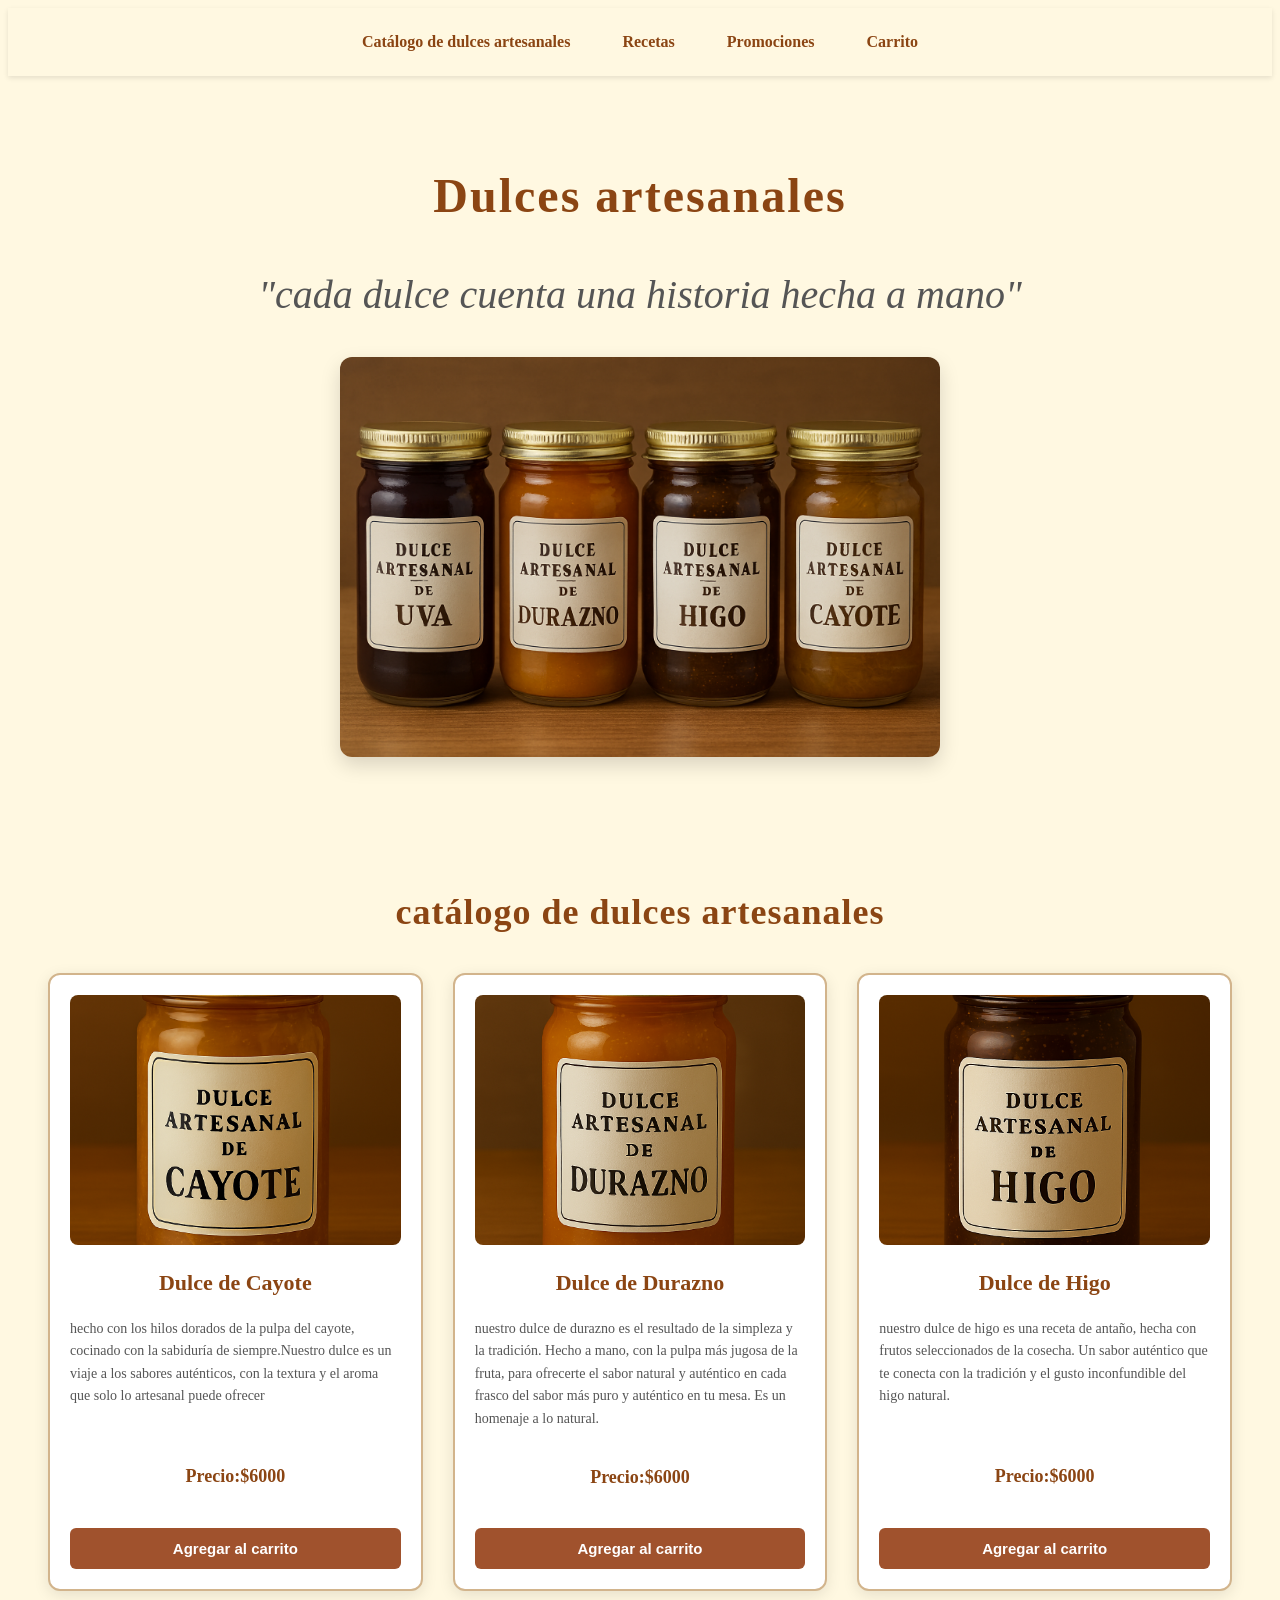
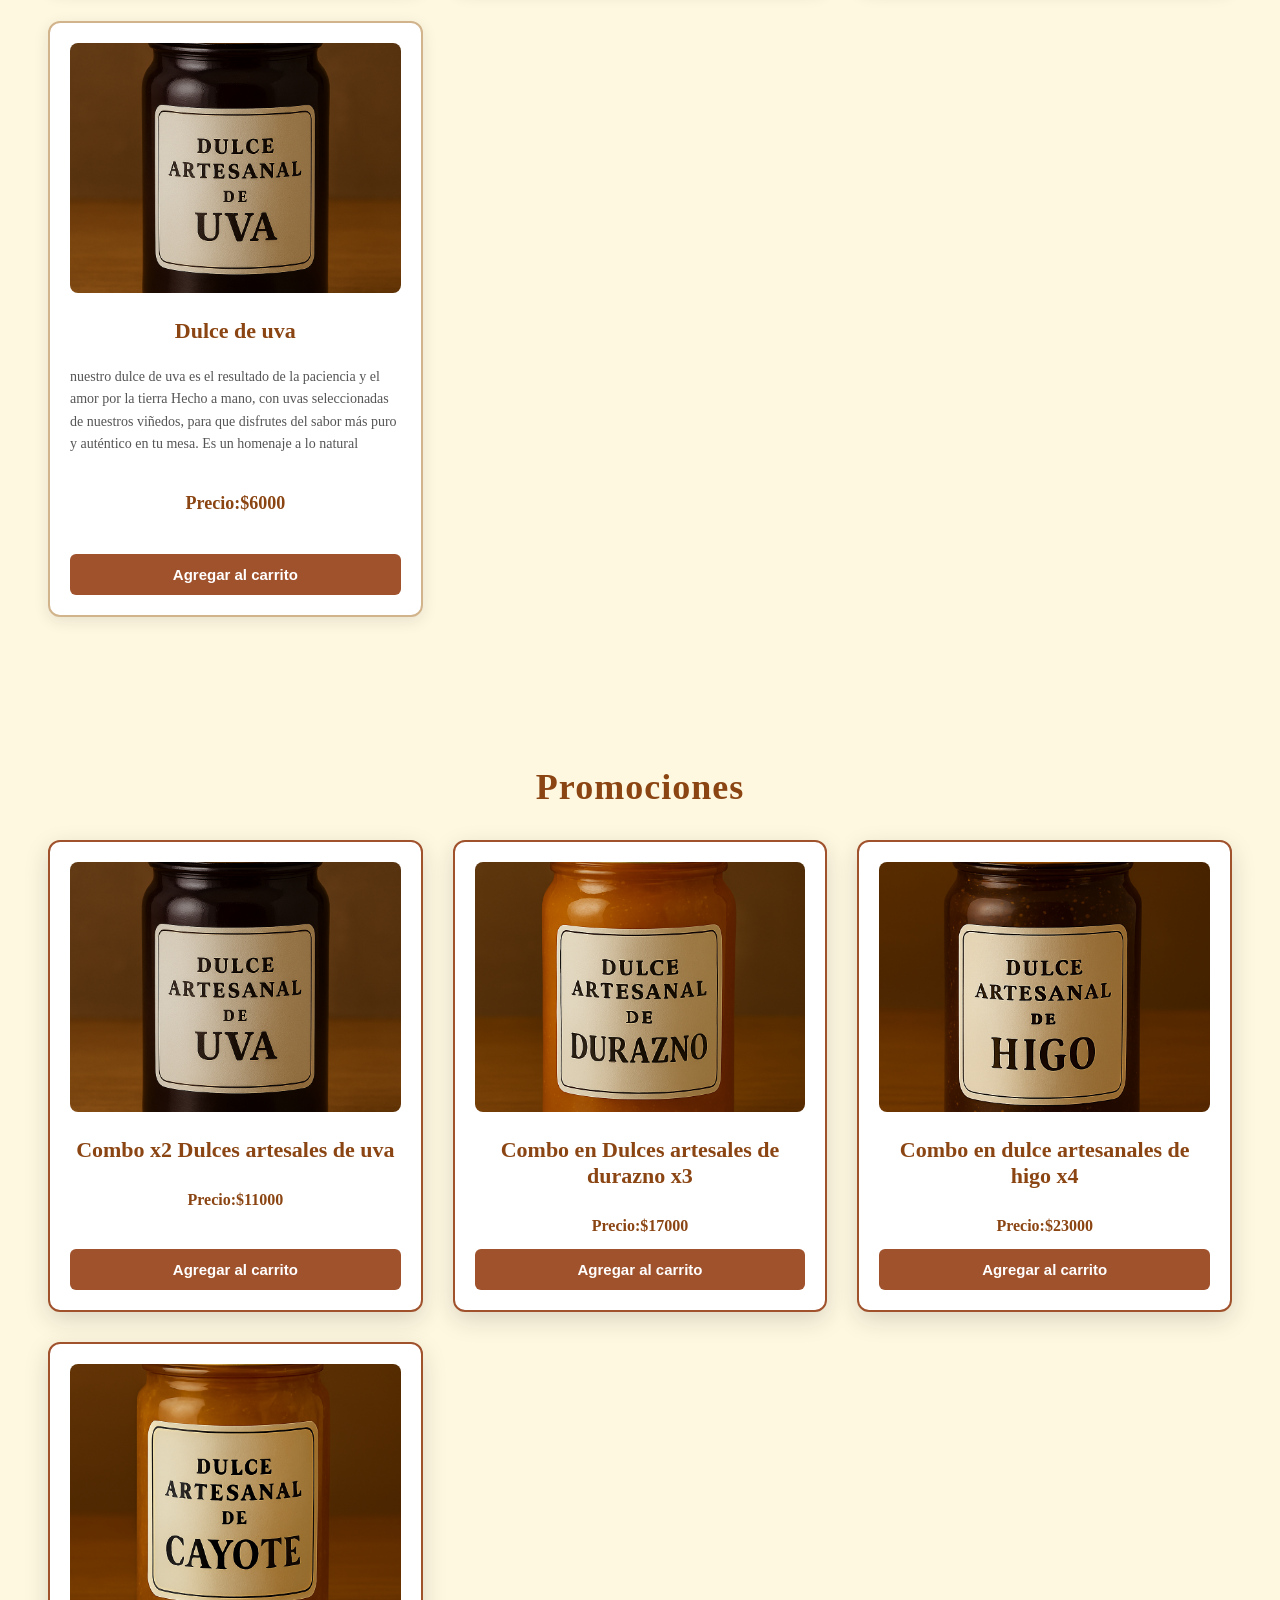
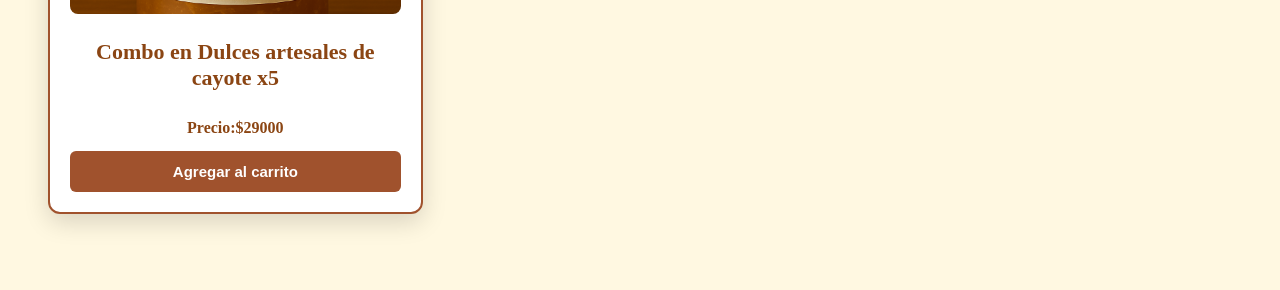
==== index.html @ 3858afe6 "Primer commit del sitio de dulces artesanales" ====
<!DOCTYPE html>
<html lang="Es">
<head>
    <meta charset="UTF-8">
    <meta name="viewport" content="width=device-width, initial-scale=1.0">
    <link rel="Stylesheet" href="Style.css">
    <title>Dulces artesanales</title>
</head>

<body>
    <nav>
            <ul>
                <li><a href="#catalogo">Catálogo de dulces artesanales</a></li>
                <li><a href="#recetas">Recetas</a></li>
                <li><a href="#promociones">Promociones</a></li>
                <li><a href="carrito.html">Carrito </a></li>
            </ul>
    </nav>
    <header>
        <div class="contenedor1">
            <h1>Dulces artesanales</h1>
            <p class="frase"> "cada dulce cuenta una historia hecha a mano"</p>
            <img src="resource/img/dulce artesanal.png">
        </div>
   </header>
   <section id="catalogo">
        <H2>catálogo de dulces artesanales</H2>
        <div class="productos-frascos">
        <div class="producto">
        <img src="resource/img/frasco de dulce cayote.png" alt="frasco de dulce de cayote">
        <h3> Dulce de Cayote </h3>
        <p> hecho con los hilos dorados de la pulpa del cayote, cocinado con la sabiduría de siempre.Nuestro dulce es un viaje a los sabores auténticos, con la textura y el aroma que solo lo artesanal puede ofrecer</p>
        <p class="precio">Precio:$6000</p>
        <button>Agregar al carrito</button>
        </div>
        <div class="producto">
        <img src="resource/img/frasco de dulce durazno.png" alt="frasco de dulce de durazno">
        <h3>Dulce de Durazno</h3>
        <p>nuestro dulce de durazno es el resultado de la simpleza y la tradición. Hecho a mano, con la pulpa más jugosa de la fruta, para ofrecerte el sabor natural y auténtico en cada frasco del sabor más puro y auténtico en tu mesa. Es un homenaje a lo natural.</p>
        <p class="precio">Precio:$6000</p>
        <button>Agregar al carrito</button>
        </div>
        <div class="producto">
        <img src="resource/img/frasco de dulce higo.png" alt="frasco de dulce de higo">
        <h3>Dulce de Higo</h3>
        <P> nuestro dulce de higo es una receta de antaño, hecha con frutos seleccionados de la cosecha. Un sabor auténtico que te conecta con la tradición y el gusto inconfundible del higo natural.</P>
        <p 
        class="precio">Precio:$6000</p>
        <button>Agregar al carrito</button>
        </div>
        <div class="producto">
        <img src="resource/img/frasco de dulce uva.png" alt="frasco de dulce de uva">
        <h3>Dulce de uva</h3>
        <p> nuestro dulce de uva es el resultado de la paciencia y el amor por la tierra
            Hecho a mano, con uvas seleccionadas de nuestros viñedos, para que disfrutes 
            del sabor más puro y auténtico en tu mesa. Es un homenaje a lo natural</p>
        <p class="precio"> Precio:$6000 </p>
        <button>Agregar al carrito</button>
        </div>



        </div>
    
   </section>
    <section id="promociones">
        <h2>Promociones</h2>
        <div class="promo-de-dulces-artesanales-frascos ">
        <div class="promo-de-dulces-artesanales ">
        <img src="resource/img/frasco de dulce uva.png" alt="frasco de dulce de uva ">
        <h3>Combo x2 Dulces artesales de uva  </h3>
        <p class="precio">Precio:$11000</p>
        <button>Agregar al carrito </button>
        </div>
        <div class="promo-de-dulces-artesanales ">
        <img src="resource/img/frasco de dulce durazno.png" alt=" frasco de dulce de durazno">
        <h3>Combo en Dulces artesales de durazno x3 </h3>
        <p class="precio">Precio:$17000</p>
        <button>Agregar al carrito </button>
        </div>
        <div class="promo-de-dulces-artesanales">
        <img src="resource/img/frasco de dulce higo.png" alt="frasco de  dulce de higo">
        <h3>Combo en dulce artesanales de higo x4 </h3>
        <p class="precio">Precio:$23000</p>
        <button>Agregar al carrito </button>
        </div>
        <div class="promo-de-dulces-artesanales ">
        <img src="resource/img/frasco de dulce cayote.png" alt=" frasco de  dulce de cayote">
        <h3>Combo en Dulces artesales de cayote x5 </h3>
     
        <p class="precio">Precio:$29000</p>
        <button>Agregar al carrito </button>
        </div>
        </div>

   </section>
   <script src="script.js"></script>
   
</body>
</html>
---- Style.css ----
body {
  font-family: 'Georgia', serif;
  background-color: #fff8e1;
  color: #333;
}


nav {
  background-color: #fff8e1;
  padding: 15px 0;
  box-shadow: 0 2px 5px rgba(0,0,0,0.1);
  position: sticky;
  top: 0;
 
}

nav ul {
  display: flex;
  justify-content: center;
  gap: 20px;
  list-style: none;
  padding: 0;
  margin: 0;
  flex-wrap: wrap;
}

nav li a {
  text-decoration: none;
  color: #8b4513;
  font-weight: bold;
  padding: 10px 16px;
  border-radius: 6px;
  transition: all 0.3s ease;
  display: inline-block;
}

nav li a:hover {
  background-color: #d2b48c;
  color: white;
  transform: translateY(-2px);
}


.contenedor1 {
  text-align: center;
  padding: 60px 20px 40px;
  background-color: #fff8e1;
  max-width: 1200px;
  margin: 0 auto;
}

.contenedor1 h1 {
  font-size: 48px;
  color: #8b4513;
  margin-bottom: 15px;
  letter-spacing: 2px;
}

.contenedor1 .frase {
  font-size: 40px;
  font-style: italic;
  color: #555;
  margin-bottom: 30px;
  line-height: 1.6;
}

.contenedor1 img {
  max-width: 600px;
  width: 100%;
  height: auto;
  border-radius: 12px;
  box-shadow: 0 8px 20px rgba(0,0,0,0.15);
  transition: transform 0.3s ease;
}

.contenedor1 img:hover {
  transform: scale(1.02);
}


#catalogo {
  padding: 60px 20px;
  background: linear-gradient(135deg,#fff8e1 0%, #fff8e1 100%);
  max-width: 1400px;
  margin: 0 auto;
}

#catalogo h2 {
  font-size: 36px;
  color: #8b4513;
  margin-bottom: 40px;
  text-align: center;
  letter-spacing: 1px;
}


.productos-frascos {
  display: grid;
  grid-template-columns: repeat(auto-fit, minmax(280px, 1fr));
  gap: 30px;
  padding: 0 20px;
}

.producto {
  background-color: #fff;
  border: 2px solid #d2b48c;
  border-radius: 12px;
  padding: 20px;
  box-shadow: 0 4px 15px rgba(0,0,0,0.1);
  transition: all 0.3s ease;
  display: flex;
  flex-direction: column;
}

.producto:hover {
  transform: translateY(-8px);
  box-shadow: 0 8px 25px rgba(0,0,0,0.15);
  border-color: #a0522d;
}

.producto img {
  width: 100%;
  height: 250px;
  object-fit: cover;
  border-radius: 8px;
  margin-bottom: 15px;
}

.producto h3 {
  margin: 10px 0 8px;
  color: #8b4513;
  font-size: 22px;
  text-align: center;
}

.producto p {
  min-height: 50px;
  font-size: 14px;
  color: #555;
  text-align: left;
  line-height: 1.6;
  flex-grow: 1;
  margin-bottom: 15px;
}

.producto button {
  margin-top: auto;
  background-color: #a0522d;
  color: white;
  border: none;
  padding: 12px 20px;
  border-radius: 6px;
  cursor: pointer;
  transition: all 0.3s ease;
  font-size: 15px;
  font-weight: bold;
}

.producto button:hover {
  background-color: #8b4513;
  transform: scale(1.05);
  box-shadow: 0 4px 12px rgba(139, 69, 19, 0.3);
}

.producto button:active {
  transform: scale(0.98);
}
.producto .precio {
  font-size: 18px;
  color: #8b4513;
  font-weight: bold;
  margin-bottom: 10px 0;
  text-align: center;
}
#promociones{
  padding: 60px 20px;
  background: linear-gradient(135deg,#fff8e1 0%, #fff8e1 100%);
  max-width: 1400px;
  margin: 0 auto;
}
#promociones h2 {
  font-size: 36px;
  color: #8b4513;
  margin-bottom: 40px;
  text-align: center;
  letter-spacing: 1px;
}
.promo-de-dulces-artesanales-frascos{
  display: grid;
  grid-template-columns: repeat(auto-fit, minmax(280px, 1fr));
  gap: 30px;
  padding: 0 20px;
}

.promo-de-dulces-artesanales {
  background-color: #fff;
  border: 2px solid #d2b48c;
  border-radius: 12px;
  padding: 20px;
  box-shadow: 0 4px 15px rgba(0,0,0,0.1);
  transition: all 0.3s ease;
  display: flex;
  flex-direction: column;
}

.promo-de-dulces-artesanales{
  transform: translateY(-8px);
  box-shadow: 0 8px 25px rgba(0,0,0,0.15);
  border-color: #a0522d;
}

.promo-de-dulces-artesanales img {
  width: 100%;
  height: 250px;
  object-fit: cover;
  border-radius: 8px;
  margin-bottom: 15px;
}

.promo-de-dulces-artesanales h3 {
  margin: 10px 0 8px;
  color: #8b4513;
  font-size: 22px;
  text-align: center;
}

.promo-de-dulces-artesanales p {
  font-size: 14px;
  color: #555;
  text-align: left;
  line-height: 1.6;
  flex-grow: 1;
  margin-bottom: 15px;
}

.promo-de-dulces-artesanales button {
  margin-top: auto;
  background-color: #a0522d;
  color: white;
  border: none;
  padding: 12px 20px;
  border-radius: 6px;
  cursor: pointer;
  transition: all 0.3s ease;
  font-size: 15px;
  font-weight: bold;
}

.promo-de-dulces-artesanales button:hover {
  background-color: #8b4513;
  transform: scale(1.05);
  box-shadow: 0 4px 12px rgba(139, 69, 19, 0.3);
}

.promo-de-dulces-artesanales button:active {
  transform: scale(0.98);
}

.promo-de-dulces-artesanales .precio {
  font-size: 16px;
  color: #8b4513;
  font-weight: bold;
  text-align: center;
  margin-bottom: 10px;
}


#carrito {
  padding: 60px 20px;
  background-color: #fff8e1;
  max-width: 1200px;
  margin: 0 auto;
}

#carrito h2 {
  font-size: 36px;
  color: #8b4513;
  margin-bottom: 30px;
  text-align: center;
  letter-spacing: 1px;
}

.items-carrito {
  display: flex;
  flex-wrap: wrap;
  gap: 20px;
}

.item-carrito {
  display: flex;
  align-items: center;
  gap: 20px;
  background-color: #fff;
  border: 2px solid #d2b48c;
  border-radius: 12px;
  padding: 15px;
  box-shadow: 0 4px 15px rgba(0,0,0,0.1);
}

.item-carrito img {
  width: 80px;
  height: 80px;
  object-fit: cover;
  border-radius: 8px;
}

.item-carrito span {
  font-size: 18px;
  color: #8b4513;
  font-weight: bold;
}
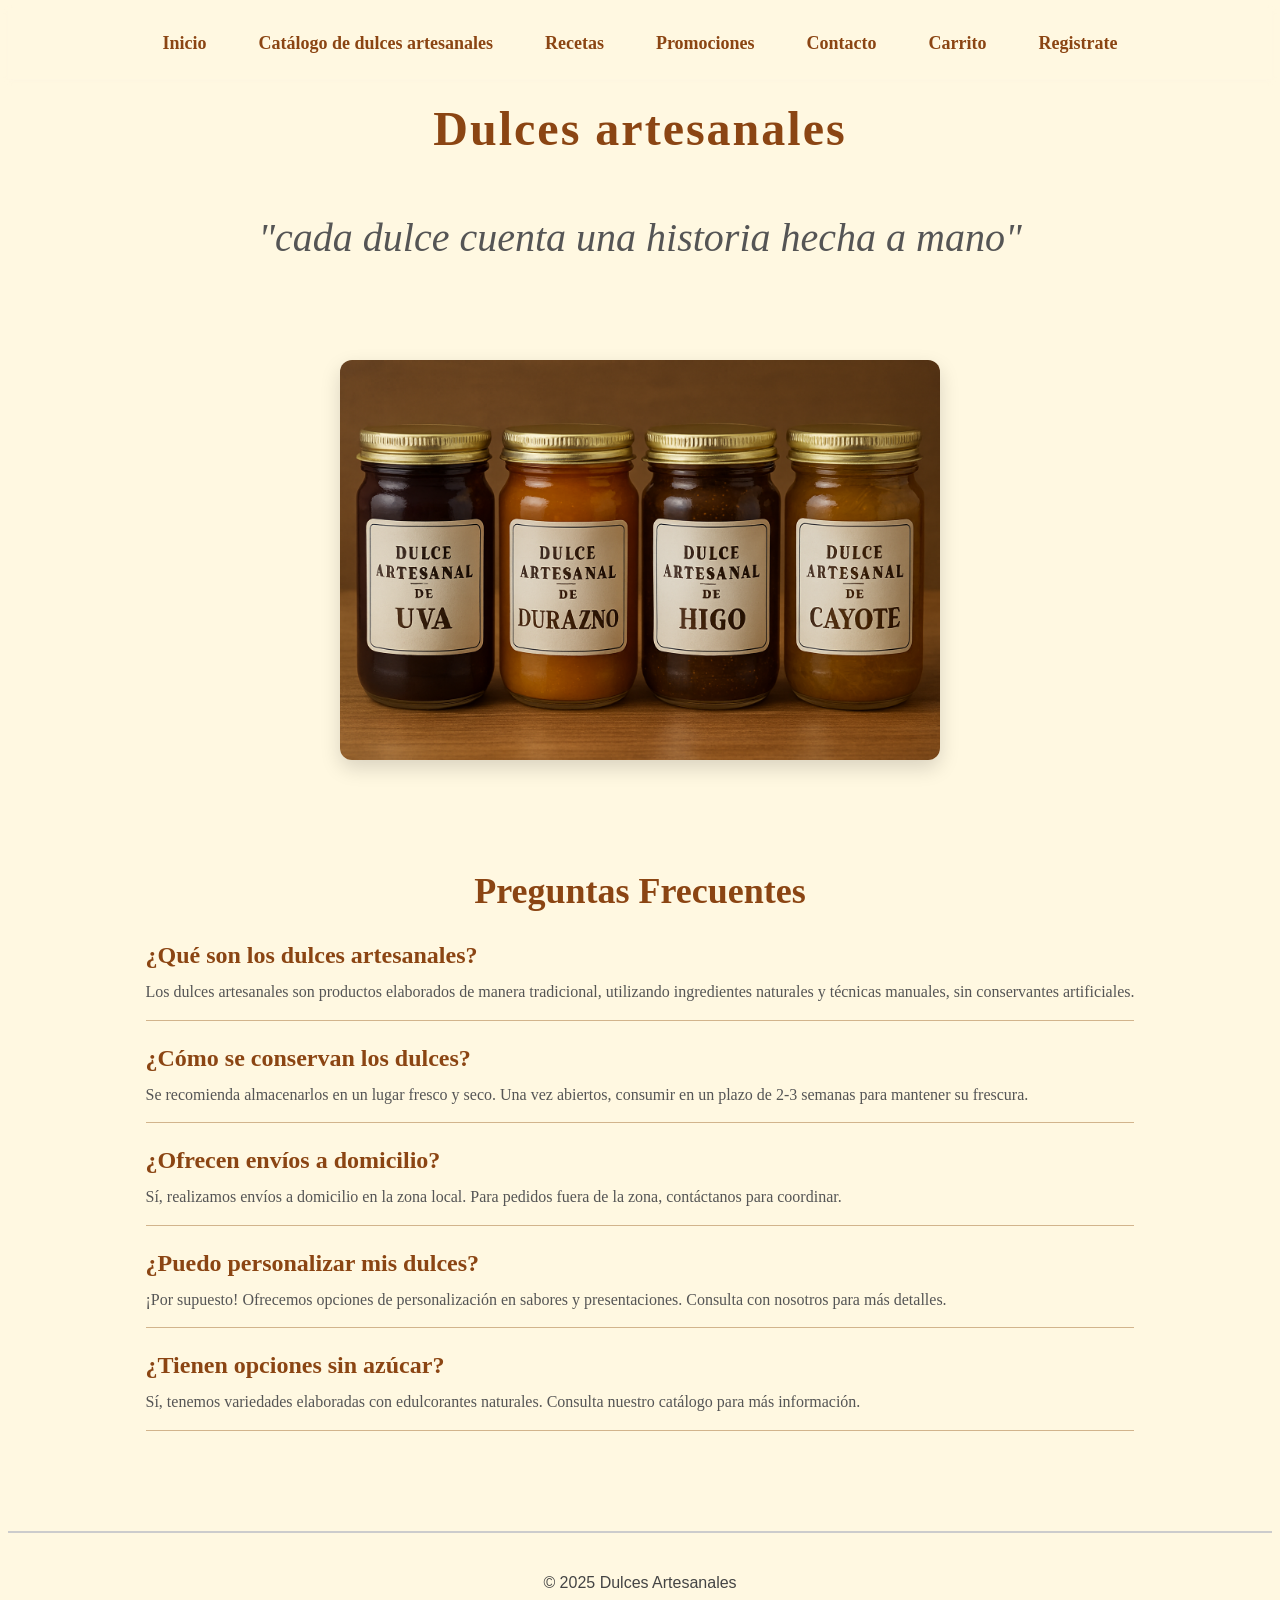
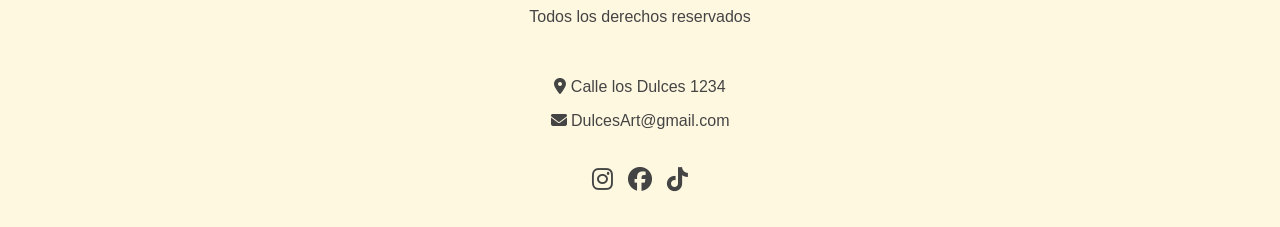
==== commit b5949480: "version2" ====
--- a/index.html
+++ b/index.html
@@ -1,102 +1,89 @@
 <!DOCTYPE html>
-<html lang="Es">
+<html lang="es">
 <head>
-    <meta charset="UTF-8">
-    <meta name="viewport" content="width=device-width, initial-scale=1.0">
-    <link rel="Stylesheet" href="Style.css">
-    <title>Dulces artesanales</title>
+  <meta charset="UTF-8">
+  <meta name="viewport" content="width=device-width, initial-scale=1.0">
+  <title>Dulces artesanales</title>
+  <link rel="stylesheet" href="index.css">
+  <link href="https://fonts.googleapis.com/css2?family=Material+Symbols+Outlined" rel="stylesheet" />
+  <link rel="stylesheet" href="https://cdnjs.cloudflare.com/ajax/libs/font-awesome/6.5.0/css/all.min.css">
 </head>
 
 <body>
-    <nav>
-            <ul>
-                <li><a href="#catalogo">Catálogo de dulces artesanales</a></li>
-                <li><a href="#recetas">Recetas</a></li>
-                <li><a href="#promociones">Promociones</a></li>
-                <li><a href="carrito.html">Carrito </a></li>
-            </ul>
-    </nav>
-    <header>
-        <div class="contenedor1">
-            <h1>Dulces artesanales</h1>
-            <p class="frase"> "cada dulce cuenta una historia hecha a mano"</p>
-            <img src="resource/img/dulce artesanal.png">
-        </div>
-   </header>
-   <section id="catalogo">
-        <H2>catálogo de dulces artesanales</H2>
-        <div class="productos-frascos">
-        <div class="producto">
-        <img src="resource/img/frasco de dulce cayote.png" alt="frasco de dulce de cayote">
-        <h3> Dulce de Cayote </h3>
-        <p> hecho con los hilos dorados de la pulpa del cayote, cocinado con la sabiduría de siempre.Nuestro dulce es un viaje a los sabores auténticos, con la textura y el aroma que solo lo artesanal puede ofrecer</p>
-        <p class="precio">Precio:$6000</p>
-        <button>Agregar al carrito</button>
-        </div>
-        <div class="producto">
-        <img src="resource/img/frasco de dulce durazno.png" alt="frasco de dulce de durazno">
-        <h3>Dulce de Durazno</h3>
-        <p>nuestro dulce de durazno es el resultado de la simpleza y la tradición. Hecho a mano, con la pulpa más jugosa de la fruta, para ofrecerte el sabor natural y auténtico en cada frasco del sabor más puro y auténtico en tu mesa. Es un homenaje a lo natural.</p>
-        <p class="precio">Precio:$6000</p>
-        <button>Agregar al carrito</button>
-        </div>
-        <div class="producto">
-        <img src="resource/img/frasco de dulce higo.png" alt="frasco de dulce de higo">
-        <h3>Dulce de Higo</h3>
-        <P> nuestro dulce de higo es una receta de antaño, hecha con frutos seleccionados de la cosecha. Un sabor auténtico que te conecta con la tradición y el gusto inconfundible del higo natural.</P>
-        <p 
-        class="precio">Precio:$6000</p>
-        <button>Agregar al carrito</button>
-        </div>
-        <div class="producto">
-        <img src="resource/img/frasco de dulce uva.png" alt="frasco de dulce de uva">
-        <h3>Dulce de uva</h3>
-        <p> nuestro dulce de uva es el resultado de la paciencia y el amor por la tierra
-            Hecho a mano, con uvas seleccionadas de nuestros viñedos, para que disfrutes 
-            del sabor más puro y auténtico en tu mesa. Es un homenaje a lo natural</p>
-        <p class="precio"> Precio:$6000 </p>
-        <button>Agregar al carrito</button>
-        </div>
+  <nav>
+    <ul>
+      <li><a href="index.html">Inicio</a></li>
+      <li><a href="catalogo.html">Catálogo de dulces artesanales</a></li>
+      <li><a href="recetas.html">Recetas</a></li>
+      <li><a href="promociones.html">Promociones</a></li>
+      <li><a href="contacto.html">Contacto</a></li>
+      <li><a href="carrito.html">Carrito</a></li>
+       <li><a href="registro.html">Registrate</a></li>
+    </ul>
+  </nav>
 
+  <header>
+    <div class="contenedor1">
+      <h1>Dulces artesanales</h1>
+      <p class="frase">"cada dulce cuenta una historia hecha a mano"</p>
+      <div class="imagen-boton">
+        <img src="resource/img/dulce artesanal.png" alt="Dulce artesanal">
+      </div>
+    </div>
+  </header>
 
+  <section id="faq" class="preguntas">
+    <div class="pregunta-container">
+      <h2>Preguntas Frecuentes</h2>
+      <div class="pregunta-item">
+        <h3>¿Qué son los dulces artesanales?</h3>
+        <p>Los dulces artesanales son productos elaborados de manera tradicional, utilizando ingredientes naturales y técnicas manuales, sin conservantes artificiales.</p>
+      </div>
+      <div class="pregunta-item">
+        <h3>¿Cómo se conservan los dulces?</h3>
+        <p>Se recomienda almacenarlos en un lugar fresco y seco. Una vez abiertos, consumir en un plazo de 2-3 semanas para mantener su frescura.</p>
+      </div>
+      <div class="pregunta-item">
+        <h3>¿Ofrecen envíos a domicilio?</h3>
+        <p>Sí, realizamos envíos a domicilio en la zona local. Para pedidos fuera de la zona, contáctanos para coordinar.</p>
+      </div>
+      <div class="pregunta-item">
+        <h3>¿Puedo personalizar mis dulces?</h3>
+        <p>¡Por supuesto! Ofrecemos opciones de personalización en sabores y presentaciones. Consulta con nosotros para más detalles.</p>
+      </div>
+      <div class="pregunta-item">
+        <h3>¿Tienen opciones sin azúcar?</h3>
+        <p>Sí, tenemos variedades elaboradas con edulcorantes naturales. Consulta nuestro catálogo para más información.</p>
+      </div>
+    </div>
+  </section>
 
-        </div>
-    
-   </section>
-    <section id="promociones">
-        <h2>Promociones</h2>
-        <div class="promo-de-dulces-artesanales-frascos ">
-        <div class="promo-de-dulces-artesanales ">
-        <img src="resource/img/frasco de dulce uva.png" alt="frasco de dulce de uva ">
-        <h3>Combo x2 Dulces artesales de uva  </h3>
-        <p class="precio">Precio:$11000</p>
-        <button>Agregar al carrito </button>
-        </div>
-        <div class="promo-de-dulces-artesanales ">
-        <img src="resource/img/frasco de dulce durazno.png" alt=" frasco de dulce de durazno">
-        <h3>Combo en Dulces artesales de durazno x3 </h3>
-        <p class="precio">Precio:$17000</p>
-        <button>Agregar al carrito </button>
-        </div>
-        <div class="promo-de-dulces-artesanales">
-        <img src="resource/img/frasco de dulce higo.png" alt="frasco de  dulce de higo">
-        <h3>Combo en dulce artesanales de higo x4 </h3>
-        <p class="precio">Precio:$23000</p>
-        <button>Agregar al carrito </button>
-        </div>
-        <div class="promo-de-dulces-artesanales ">
-        <img src="resource/img/frasco de dulce cayote.png" alt=" frasco de  dulce de cayote">
-        <h3>Combo en Dulces artesales de cayote x5 </h3>
-     
-        <p class="precio">Precio:$29000</p>
-        <button>Agregar al carrito </button>
-        </div>
-        </div>
+  <footer>
+  <div class="footer-container">
+    <div class="footer-bloque">
+      <p>&copy; 2025 Dulces Artesanales</p>
+      <p>Todos los derechos reservados</p>
+    </div>
 
-   </section>
-   <script src="script.js"></script>
-   
+    <div class="footer-bloque">
+      <p><i class="fas fa-map-marker-alt"></i> Calle los Dulces 1234</p>
+      <p><i class="fas fa-envelope"></i> <a href="mailto:DulcesArt@gmail.com">DulcesArt@gmail.com</a></p>
+    </div>
+
+    <div class="footer-bloque redes">
+      <a href="https://www.instagram.com" target="_blank">
+        <i class="fab fa-instagram"></i>
+      </a>
+      <a href="https://www.facebook.com" target="_blank">
+        <i class="fab fa-facebook"></i>
+      </a>
+      <a href="https://www.tiktok.com" target="_blank">
+        <i class="fab fa-tiktok"></i>
+      </a>
+    </div>
+  </div>
+</footer>
+
+  <script src="script.js"></script>
 </body>
-</html>
-
-
+</html>
--- a/index.css
+++ b/index.css
@@ -0,0 +1,181 @@
+body {
+  font-family: 'Georgia', serif;
+  background-color: #fff8e1;
+  color: #333;
+  font-size: 16px;
+  display: flex;
+  flex-direction: column;
+  min-height: 100vh;
+}
+
+nav {
+  background-color: #fff8e1;
+  padding: 15px 0;
+  box-shadow: 0 2px 5px rgba(245, 232, 232, 0.1);
+  position: sticky;
+  top: 0;
+}
+
+nav ul {
+  display: flex;
+  justify-content: center;
+  gap: 20px;
+  list-style: none;
+  padding: 0;
+  margin: 0;
+  flex-wrap: wrap;
+  font-size: 18px;
+}
+
+nav li a {
+  text-decoration: none;
+  color: #8b4513;
+  font-weight: bold;
+  padding: 10px 16px;
+  border-radius: 6px;
+  transition: background-color 0.3s ease, color 0.3s ease, transform 0.3s ease;
+  display: inline-block;
+}
+
+nav li a:hover {
+  background-color: #d2b48c;
+  color: white;
+  transform: translateY(-2px);
+}
+
+.contenedor1 {
+  text-align: center;
+  padding: 60px 20px 40px;
+  background-color: #fff8e1;
+  max-width: 1200px;
+  margin: 0 auto;
+}
+
+.contenedor1 h1 {
+  font-size: 48px;
+  color: #8b4513;
+  margin-bottom: 15px;
+  letter-spacing: 2px;
+  position: relative;
+  top: -70px;
+}
+
+.contenedor1 .frase {
+  font-size: 40px;
+  font-style: italic;
+  color: #555;
+  margin-bottom: 30px;
+  line-height: 1.6;
+  position: relative;
+  top: -60px;
+}
+
+.contenedor1 img {
+  max-width: 600px;
+  width: 100%;
+  height: auto;
+  border-radius: 12px;
+  box-shadow: 0 8px 20px rgba(0,0,0,0.15);
+  transition: transform 0.3s ease;
+}
+
+
+.contenedor1 img:hover {
+  transform: scale(1.02);
+}
+
+.imagen-boton {
+  display: flex;
+  justify-content: center;
+  align-items: center;
+  gap: 20px;
+  flex-wrap: wrap;
+}
+footer {
+  background-color: #fff8e1;
+  color: #444;
+  text-align: center;
+  padding: 20px 0;
+  margin-top: 40px;
+  border-top: 2px solid #ccc;
+  font-family: "Poppins", sans-serif;
+}
+
+.footer-container {
+  display: flex;
+  flex-direction: column;
+  align-items: center;
+  gap: 10px;
+}
+
+.footer-bloque {
+  margin: 5px 0;
+}
+
+.footer-bloque a {
+  color: #444;
+  text-decoration: none;
+}
+
+.footer-bloque a:hover {
+  text-decoration: underline;
+}
+
+/* Redes sociales */
+.footer-bloque.redes {
+  display: flex;
+  justify-content: center;
+  gap: 15px;
+  font-size: 1.5em;
+}
+
+.footer-bloque.redes a {
+  color: #444;
+  transition: transform 0.3s ease, opacity 0.3s ease;
+}
+
+.footer-bloque.redes a:hover {
+  opacity: 0.7;
+  transform: scale(1.1);
+}
+
+
+/* Estilos para la sección FAQ */
+.preguntas {
+  padding: 40px 20px;
+  background-color: #fff8e1;
+  max-width: 1200px;
+  margin: 0 auto;
+}
+
+.pregunta-container h2 {
+  text-align: center;
+  color: #8b4513;
+  font-size: 36px;
+  margin-bottom: 30px;
+}
+
+.pregunta-item {
+  margin-bottom: 20px;
+  border-bottom: 1px solid #d2b48c;
+  padding-bottom: 15px;
+}
+
+.pregunta-item h3 {
+  color: #8b4513;
+  font-size: 24px;
+  margin-bottom: 10px;
+  cursor: pointer;
+  transition: color 0.3s ease;
+}
+
+.pregunta-item h3:hover {
+  color: #d2b48c;
+}
+
+.pregunta-item p {
+  color: #555;
+  font-size: 16px;
+  line-height: 1.6;
+  margin: 0;
+}
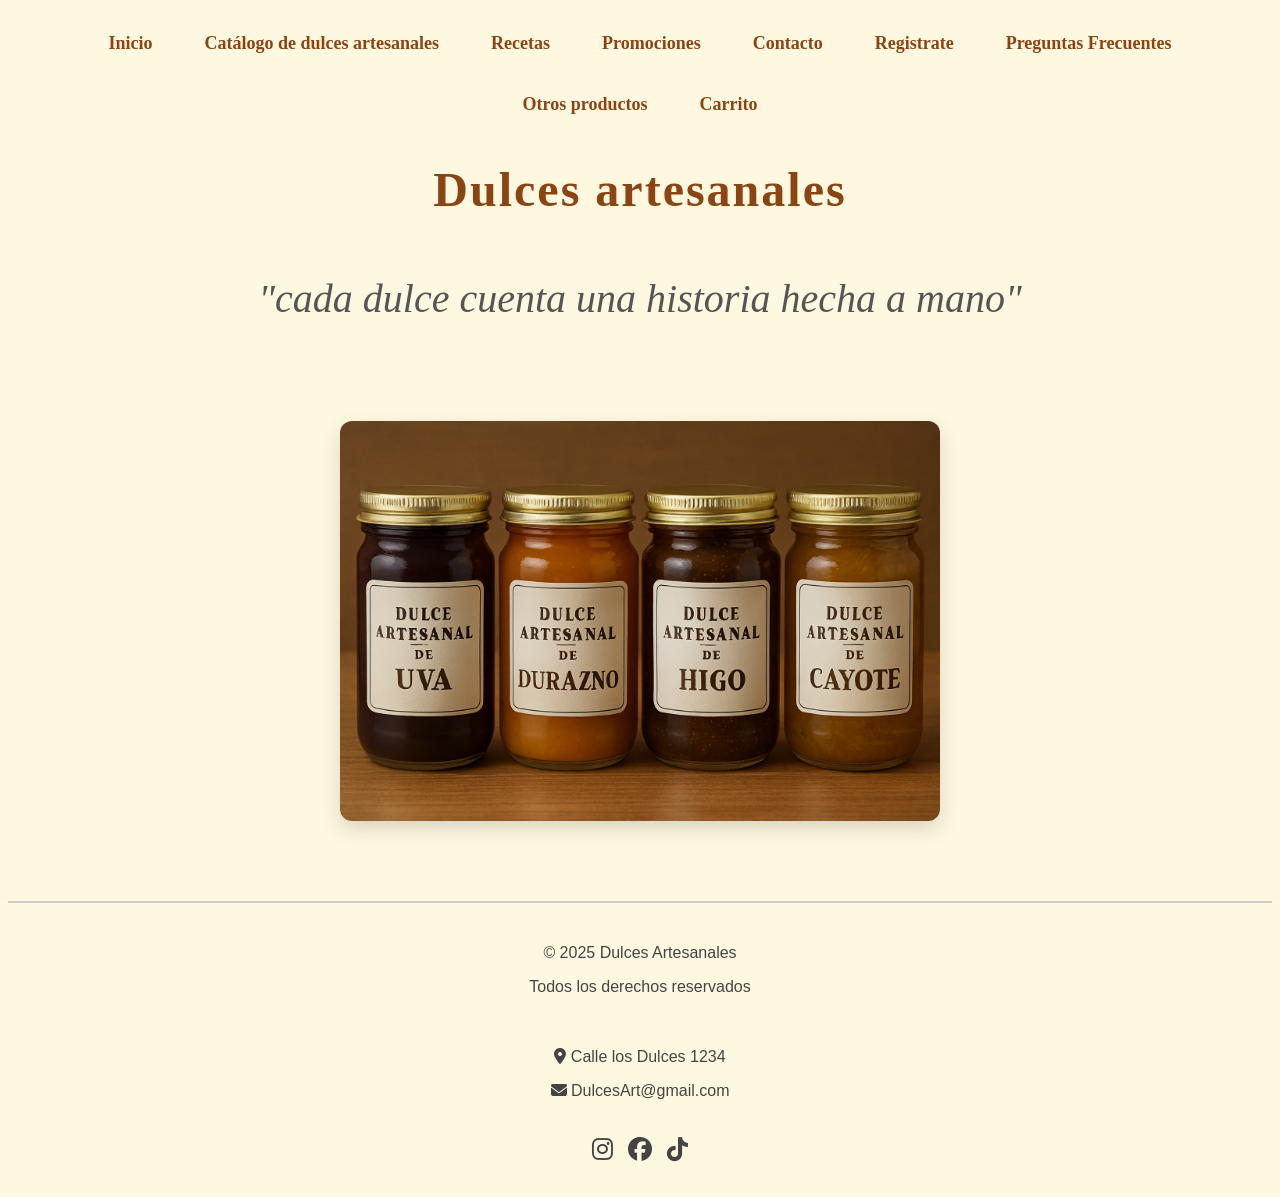
==== commit 9e6949ba: "nuevo3" ====
--- a/index.html
+++ b/index.html
@@ -17,8 +17,11 @@
       <li><a href="recetas.html">Recetas</a></li>
       <li><a href="promociones.html">Promociones</a></li>
       <li><a href="contacto.html">Contacto</a></li>
+      <li><a href="registro.html">Registrate</a></li>
+      <li><a href="preguntas-frecuentes.html">Preguntas Frecuentes</a></li>
+      <li><a href="otros.html">Otros productos</a></li>
       <li><a href="carrito.html">Carrito</a></li>
-       <li><a href="registro.html">Registrate</a></li>
+       
     </ul>
   </nav>
 
@@ -32,31 +35,7 @@
     </div>
   </header>
 
-  <section id="faq" class="preguntas">
-    <div class="pregunta-container">
-      <h2>Preguntas Frecuentes</h2>
-      <div class="pregunta-item">
-        <h3>¿Qué son los dulces artesanales?</h3>
-        <p>Los dulces artesanales son productos elaborados de manera tradicional, utilizando ingredientes naturales y técnicas manuales, sin conservantes artificiales.</p>
-      </div>
-      <div class="pregunta-item">
-        <h3>¿Cómo se conservan los dulces?</h3>
-        <p>Se recomienda almacenarlos en un lugar fresco y seco. Una vez abiertos, consumir en un plazo de 2-3 semanas para mantener su frescura.</p>
-      </div>
-      <div class="pregunta-item">
-        <h3>¿Ofrecen envíos a domicilio?</h3>
-        <p>Sí, realizamos envíos a domicilio en la zona local. Para pedidos fuera de la zona, contáctanos para coordinar.</p>
-      </div>
-      <div class="pregunta-item">
-        <h3>¿Puedo personalizar mis dulces?</h3>
-        <p>¡Por supuesto! Ofrecemos opciones de personalización en sabores y presentaciones. Consulta con nosotros para más detalles.</p>
-      </div>
-      <div class="pregunta-item">
-        <h3>¿Tienen opciones sin azúcar?</h3>
-        <p>Sí, tenemos variedades elaboradas con edulcorantes naturales. Consulta nuestro catálogo para más información.</p>
-      </div>
-    </div>
-  </section>
+  
 
   <footer>
   <div class="footer-container">
